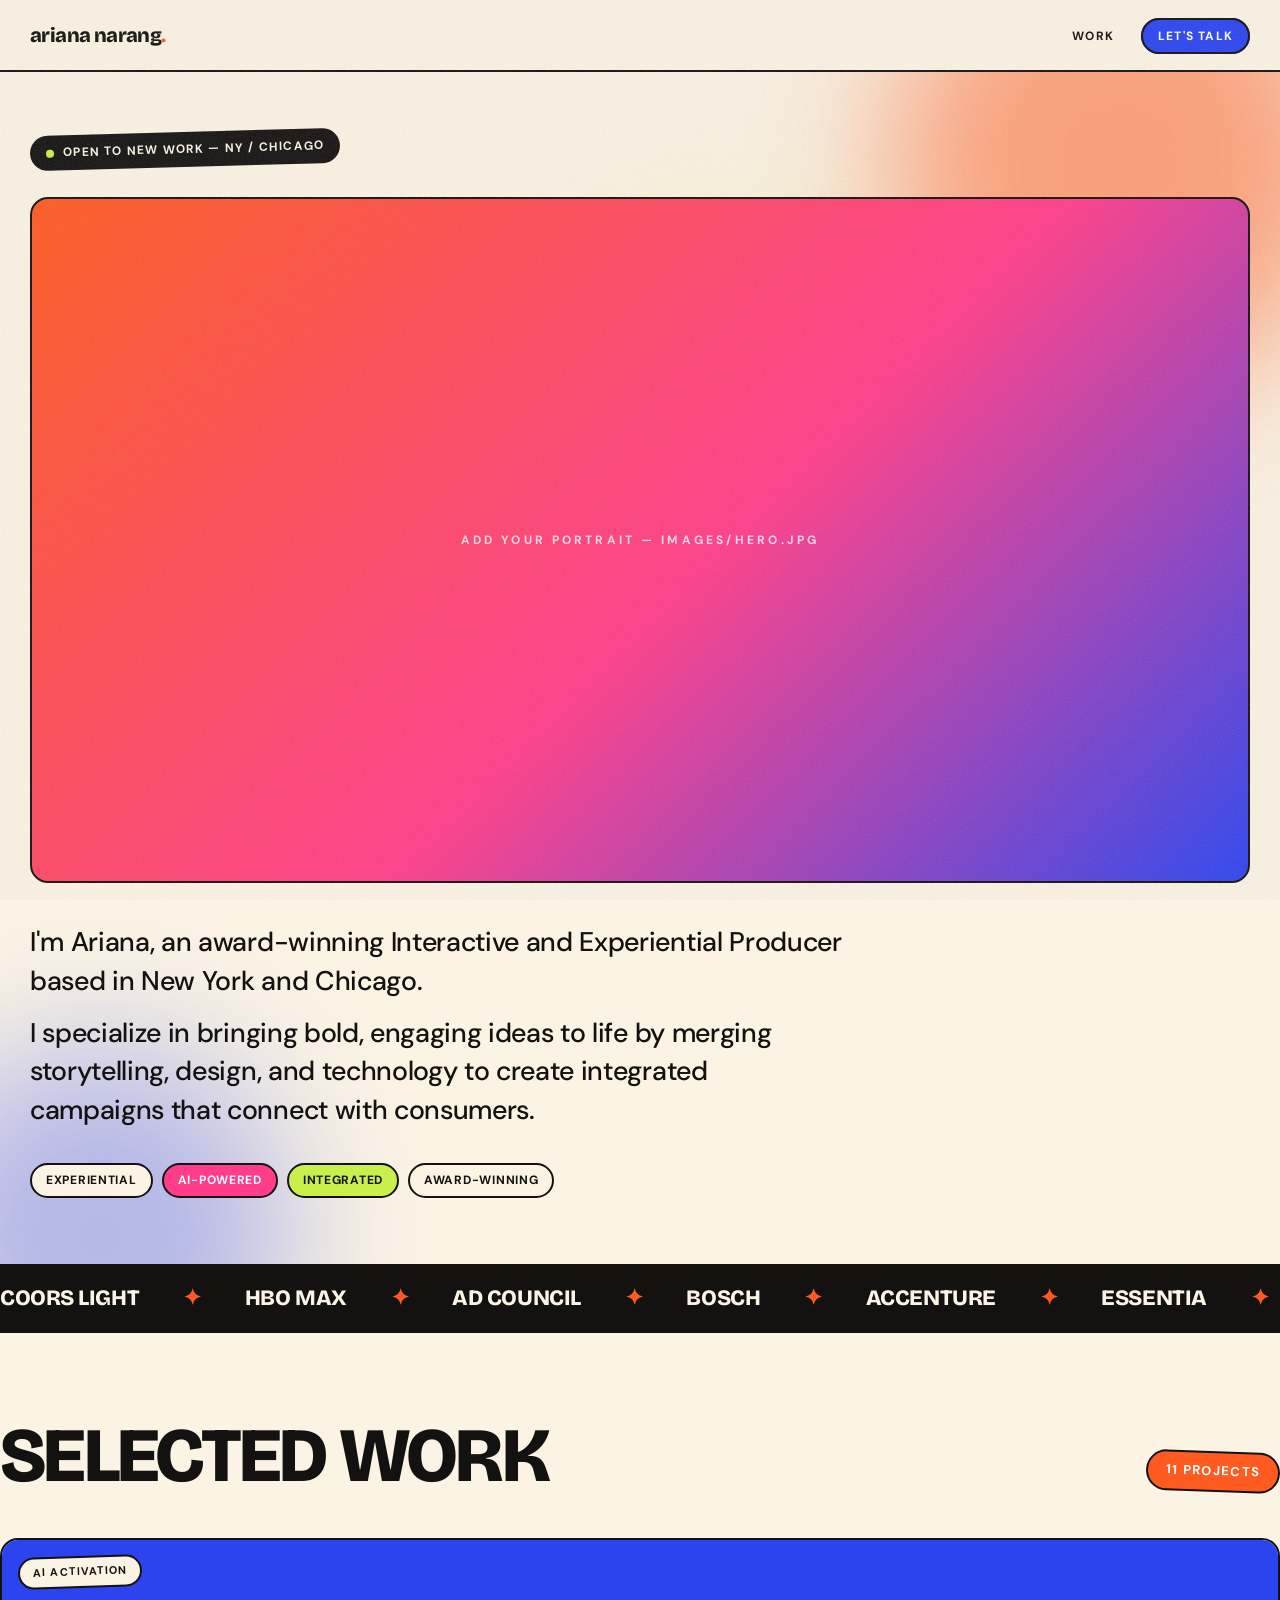
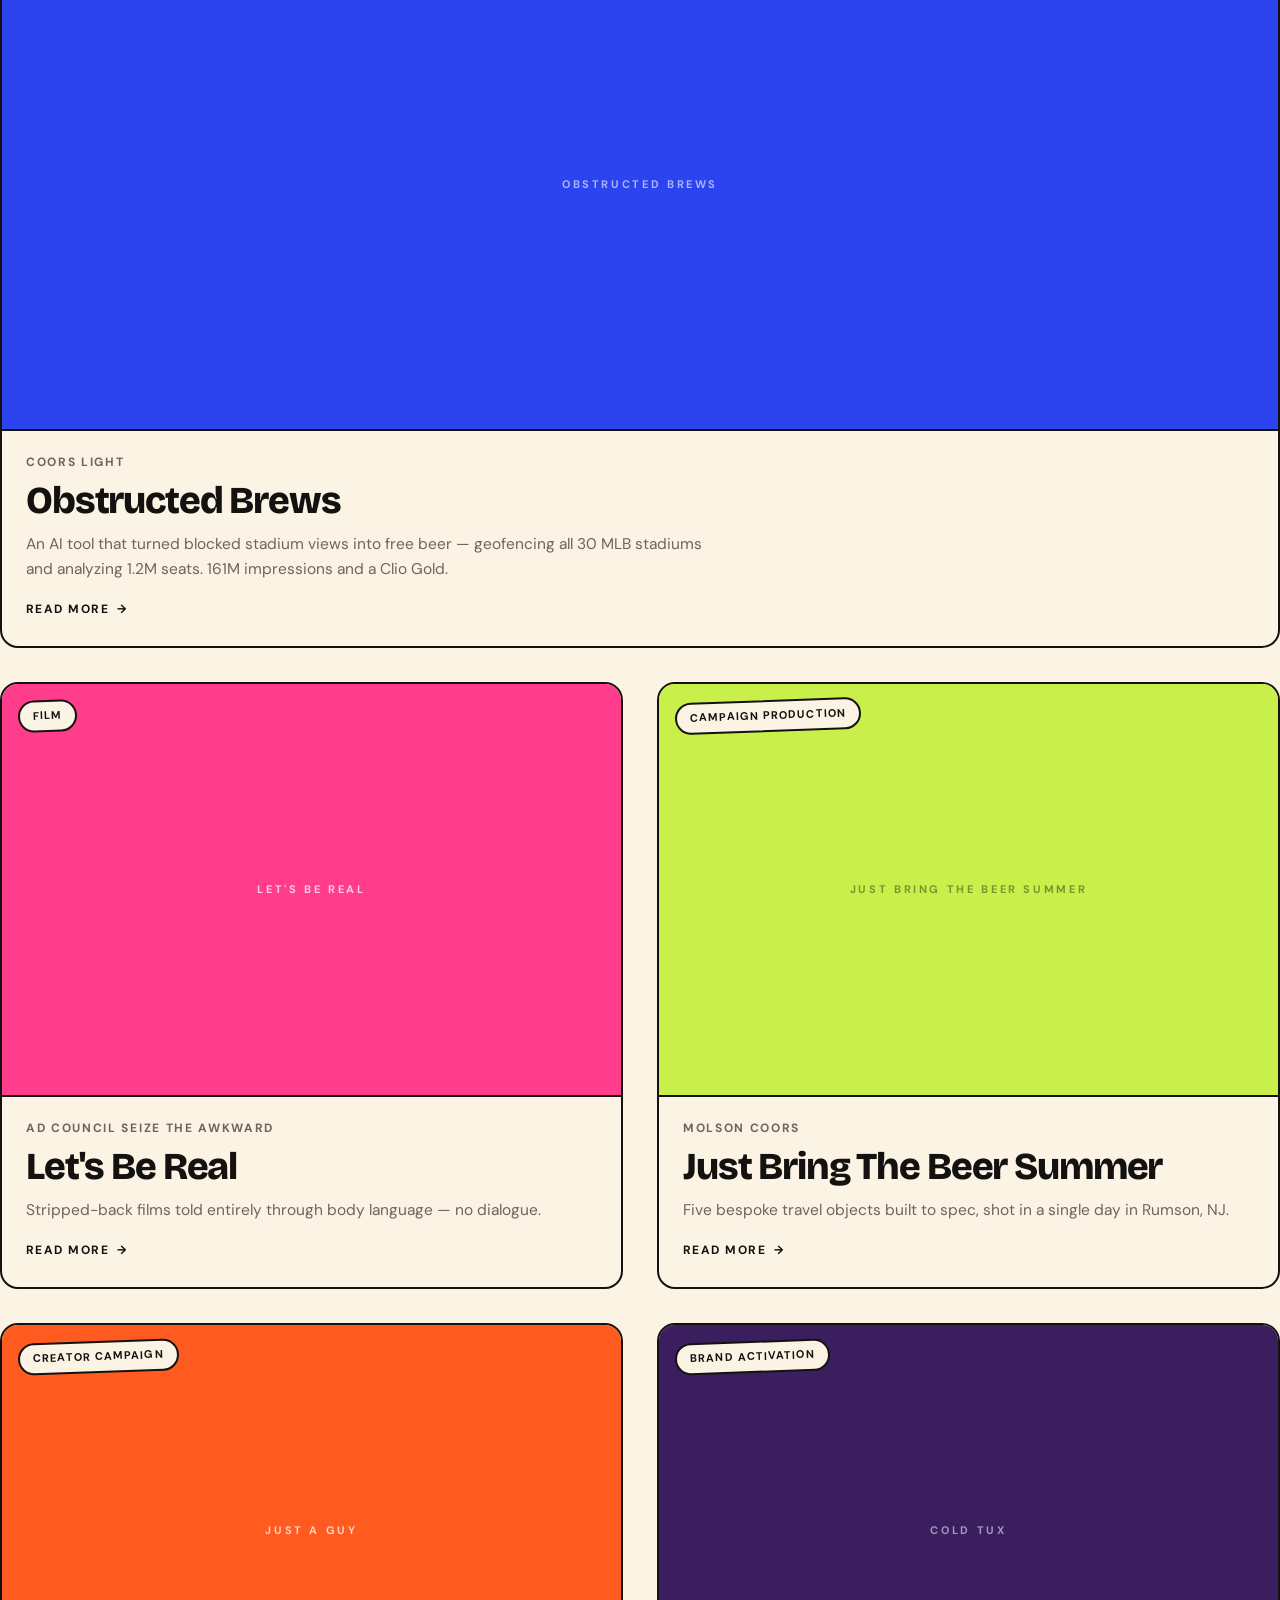
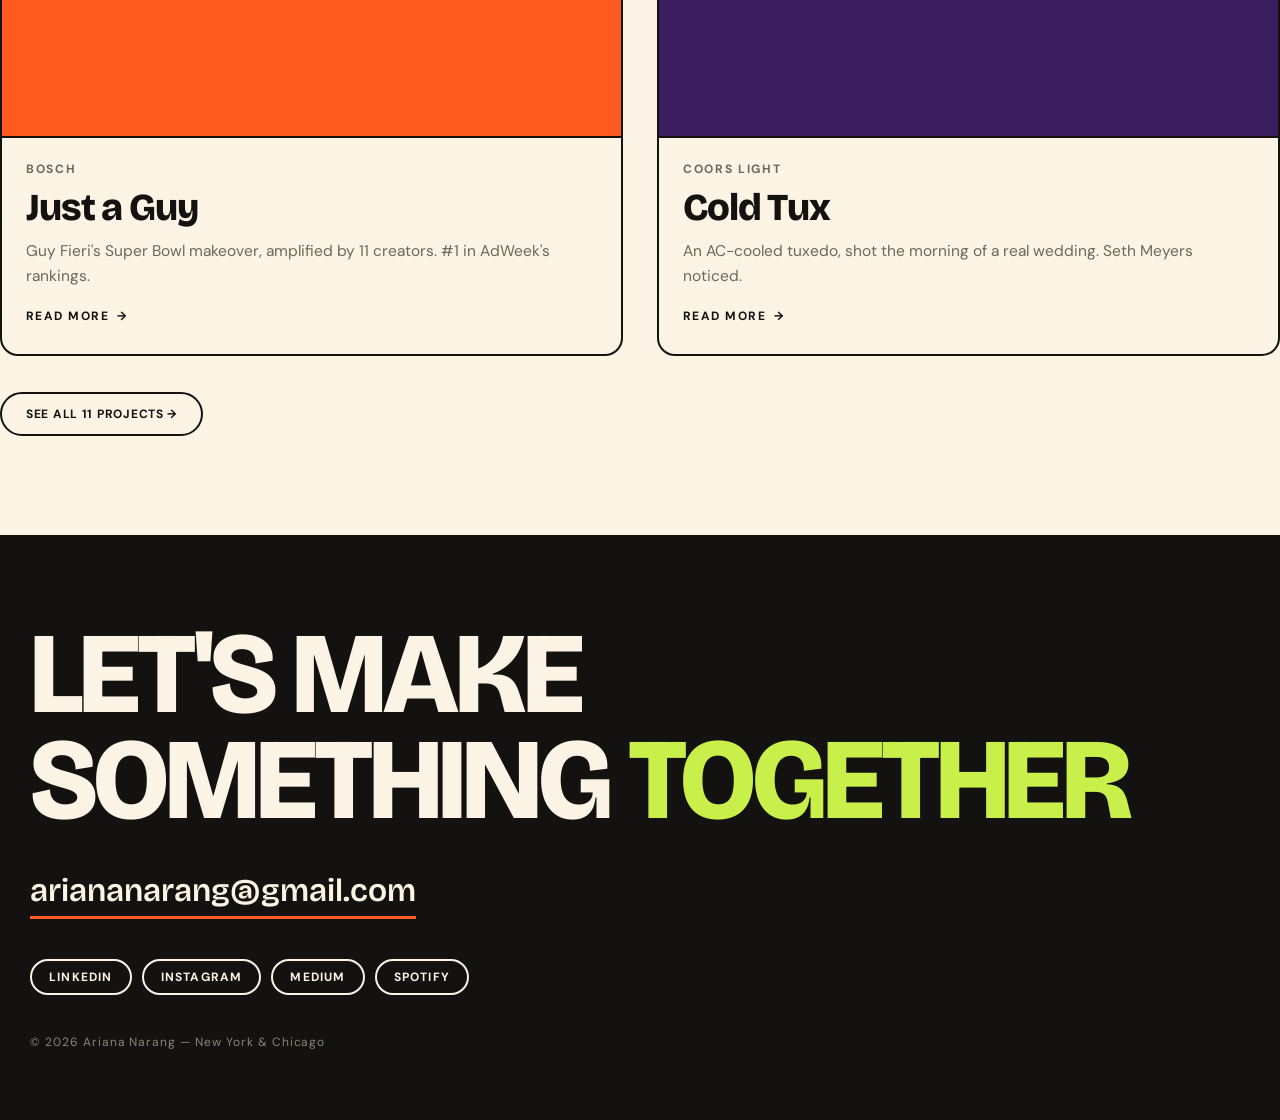
==== index.html @ 24b87719 "Add portfolio site Static HTML/CSS site with homepage, work index, case study pages, and contact pag" ====
<!DOCTYPE html>
<html lang="en">
<head>
<meta charset="utf-8">
<meta name="viewport" content="width=device-width, initial-scale=1">
<title>Ariana Narang — Interactive & Experiential Producer</title>
<meta name="description" content="I'm Ariana, an award-winning Interactive and Experiential Producer based in New York and Chicago.">
<meta property="og:title" content="Ariana Narang — Interactive & Experiential Producer">
<meta property="og:description" content="I'm Ariana, an award-winning Interactive and Experiential Producer based in New York and Chicago.">
<meta property="og:type" content="website">
<link rel="preconnect" href="https://fonts.googleapis.com">
<link rel="preconnect" href="https://fonts.gstatic.com" crossorigin>
<link href="https://fonts.googleapis.com/css2?family=Bricolage+Grotesque:opsz,wght@12..96,400;12..96,600;12..96,800&family=DM+Sans:opsz,wght@9..40,400;9..40,500;9..40,700&display=swap" rel="stylesheet">
<link rel="stylesheet" href="assets/style.css">
</head>
<body>
<a class="sr-only" href="#main">Skip to content</a>
<header>
  <div class="wrap nav">
    <a class="logo" href="index.html">ariana narang<span class="dot">.</span></a>
    <ul>
      <li><a href="work.html">Work</a></li>
      <li><a class="cta" href="contact.html">Let's talk</a></li>
    </ul>
  </div>
</header>
<main id="main">
<section class="hero">
  <div class="blob b1"></div><div class="blob b2"></div><div class="blob b3"></div>
  <div class="wrap">
    <h1 class="sr-only">Ariana Narang &mdash; Interactive and Experiential Producer</h1>
    <span class="badge"><i></i> Open to new work &mdash; NY / Chicago</span>
    <!-- Swap the <span class="ph"> below for: <img src="images/hero.jpg" alt="Ariana Narang"> -->
    <div class="portrait"><span class="ph">Add your portrait &mdash; images/hero.jpg</span></div>
    <div class="hero-bio"><p>I'm Ariana, an award-winning Interactive and Experiential Producer based in New York and Chicago.</p><p>I specialize in bringing bold, engaging ideas to life by merging storytelling, design, and technology to create integrated campaigns that connect with consumers.</p></div>
    <div class="chips">
      <span class="chip">Experiential</span><span class="chip">AI-Powered</span>
      <span class="chip">Integrated</span><span class="chip">Award-Winning</span>
    </div>
  </div>
</section>
<div class="marq"><div class="track"><span>Coors Light <em>&#10022;</em> HBO Max <em>&#10022;</em> Ad Council <em>&#10022;</em> Bosch <em>&#10022;</em> Accenture <em>&#10022;</em> Essentia <em>&#10022;</em> J.P. Morgan Chase <em>&#10022;</em> Topo Chico <em>&#10022;</em></span><span>Coors Light <em>&#10022;</em> HBO Max <em>&#10022;</em> Ad Council <em>&#10022;</em> Bosch <em>&#10022;</em> Accenture <em>&#10022;</em> Essentia <em>&#10022;</em> J.P. Morgan Chase <em>&#10022;</em> Topo Chico <em>&#10022;</em></span></div></div>
<section class="wrap work">
  <div class="sechead"><h2 class="disp">Selected Work</h2><span class="count">11 Projects</span></div>
  <div class="grid">
      <a class="card feature c-blue" href="work/obstructed-brews.html">
        <div class="img"><span class="tag">AI Activation</span><span class="ph">Obstructed Brews</span></div>
        <div class="body">
          <span class="client">Coors Light</span>
          <h3>Obstructed Brews</h3>
          <p class="blurb">An AI tool that turned blocked stadium views into free beer — geofencing all 30 MLB stadiums and analyzing 1.2M seats. 161M impressions and a Clio Gold.</p>
          <span class="more">Read more <span>&rarr;</span></span>
        </div>
      </a>
      <a class="card c-pink" href="work/lets-be-real.html">
        <div class="img"><span class="tag">Film</span><span class="ph">Let's Be Real</span></div>
        <div class="body">
          <span class="client">Ad Council Seize the Awkward</span>
          <h3>Let's Be Real</h3>
          <p class="blurb">Stripped-back films told entirely through body language — no dialogue.</p>
          <span class="more">Read more <span>&rarr;</span></span>
        </div>
      </a>
      <a class="card c-lime" href="work/jbtb-summer.html">
        <div class="img"><span class="tag">Campaign Production</span><span class="ph">Just Bring The Beer Summer</span></div>
        <div class="body">
          <span class="client">Molson Coors</span>
          <h3>Just Bring The Beer Summer</h3>
          <p class="blurb">Five bespoke travel objects built to spec, shot in a single day in Rumson, NJ.</p>
          <span class="more">Read more <span>&rarr;</span></span>
        </div>
      </a>
      <a class="card c-orange" href="work/bosch-justaguy.html">
        <div class="img"><span class="tag">Creator Campaign</span><span class="ph">Just a Guy</span></div>
        <div class="body">
          <span class="client">Bosch</span>
          <h3>Just a Guy</h3>
          <p class="blurb">Guy Fieri's Super Bowl makeover, amplified by 11 creators. #1 in AdWeek's rankings.</p>
          <span class="more">Read more <span>&rarr;</span></span>
        </div>
      </a>
      <a class="card c-plum" href="work/cold-tux.html">
        <div class="img"><span class="tag">Brand Activation</span><span class="ph">Cold Tux</span></div>
        <div class="body">
          <span class="client">Coors Light</span>
          <h3>Cold Tux</h3>
          <p class="blurb">An AC-cooled tuxedo, shot the morning of a real wedding. Seth Meyers noticed.</p>
          <span class="more">Read more <span>&rarr;</span></span>
        </div>
      </a>
  </div>
  <p style="margin:44px 0 0"><a class="chip" href="work.html" style="text-decoration:none;padding:12px 24px">See all 11 projects &rarr;</a></p>
</section>
</main>
<footer>
  <div class="wrap">
    <h2 class="disp">Let's make<br>something <span class="y">together</span></h2>
    <a class="mail" href="mailto:ariananarang@gmail.com">ariananarang@gmail.com</a>
    <ul class="social"><li><a href="http://www.linkedin.com/in/ariananarang">LinkedIn</a></li><li><a href="https://www.instagram.com/ariananarang">Instagram</a></li><li><a href="https://ariananarang.medium.com/">Medium</a></li><li><a href="https://open.spotify.com/user/ariananarang?si=7681a12c6faf4e6f">Spotify</a></li></ul>
    <p class="fine">&copy; 2026 Ariana Narang &mdash; New York &amp; Chicago</p>
  </div>
</footer>
</body>
</html>
---- assets/style.css ----
/* ============================================================
   Ariana Narang — portfolio
   Single shared stylesheet. Design tokens live in :root.
   ============================================================ */

:root{
  --cream:#FBF3E4;
  --ink:#141210;
  --blue:#2B44F0;
  --orange:#FF5A1F;
  --lime:#C9F04A;
  --pink:#FF3D8A;
  --plum:#3B1E5E;
  --dim:#6f6659;
  --max:1280px;
  --radius:18px;
}

*{box-sizing:border-box}
html{scroll-behavior:smooth}
body{
  margin:0;background:var(--cream);color:var(--ink);
  font-family:'DM Sans',system-ui,-apple-system,sans-serif;
  font-size:16px;line-height:1.6;-webkit-font-smoothing:antialiased;
  overflow-x:hidden;
}
a{color:inherit}
img{max-width:100%;display:block}
.wrap{max-width:var(--max);margin:0 auto;padding:0 30px}
.disp{font-family:'Bricolage Grotesque',system-ui,sans-serif;font-weight:800;letter-spacing:-.035em;line-height:.92}
.sr-only{position:absolute;width:1px;height:1px;padding:0;margin:-1px;overflow:hidden;clip:rect(0 0 0 0);white-space:nowrap;border:0}

/* film grain — keeps flat color from reading as a template */
body::after{
  content:"";position:fixed;inset:0;pointer-events:none;z-index:100;opacity:.35;
  background-image:url("data:image/svg+xml,%3Csvg xmlns='http://www.w3.org/2000/svg' width='200' height='200'%3E%3Cfilter id='n'%3E%3CfeTurbulence type='fractalNoise' baseFrequency='.85' numOctaves='3'/%3E%3C/filter%3E%3Crect width='200' height='200' filter='url(%23n)' opacity='.42'/%3E%3C/svg%3E");
}

/* ---------------- nav ---------------- */
header{position:sticky;top:0;z-index:60;background:var(--cream);border-bottom:2px solid var(--ink)}
.nav{display:flex;align-items:center;justify-content:space-between;height:70px}
.logo{font-family:'Bricolage Grotesque',sans-serif;font-weight:800;font-size:20px;letter-spacing:-.03em;text-decoration:none;text-transform:lowercase}
.logo .dot{color:var(--orange)}
.nav ul{display:flex;gap:10px;list-style:none;margin:0;padding:0;align-items:center}
.nav ul a{
  text-decoration:none;font-size:12px;font-weight:700;letter-spacing:.1em;text-transform:uppercase;
  padding:8px 15px;border-radius:99px;border:2px solid transparent;transition:border-color .2s,background .2s,color .2s;
}
.nav ul a:hover,.nav ul a[aria-current="page"]{border-color:var(--ink)}
.nav ul a.cta{background:var(--blue);color:#fff;border-color:var(--ink)}
.nav ul a.cta:hover{background:var(--orange)}

/* ---------------- hero ---------------- */
.hero{position:relative;padding:60px 0 0;overflow:hidden}
.blob{position:absolute;border-radius:50%;filter:blur(70px);opacity:.55;z-index:0}
.b1{width:460px;height:460px;background:var(--orange);top:-140px;right:-70px;animation:f1 17s ease-in-out infinite}
.b2{width:380px;height:380px;background:var(--blue);bottom:-160px;left:-90px;opacity:.34;animation:f2 21s ease-in-out infinite}
.b3{width:300px;height:300px;background:var(--lime);top:180px;left:46%;opacity:.42;animation:f1 25s ease-in-out infinite reverse}
@keyframes f1{50%{transform:translate(-42px,54px) scale(1.12)}}
@keyframes f2{50%{transform:translate(58px,-42px) scale(1.09)}}
.hero .wrap{position:relative;z-index:1}

.badge{
  display:inline-flex;align-items:center;gap:9px;background:var(--ink);color:var(--cream);
  padding:8px 16px;border-radius:99px;font-size:12px;font-weight:700;
  letter-spacing:.1em;text-transform:uppercase;transform:rotate(-1.6deg);
}
.badge i{width:8px;height:8px;border-radius:50%;background:var(--lime);display:block;font-style:normal}

/* hero portrait — swap the .ph span for an <img> */
.portrait{
  margin:30px 0 0;border:2px solid var(--ink);border-radius:var(--radius);overflow:hidden;
  aspect-ratio:16/9;background:linear-gradient(135deg,var(--orange),var(--pink) 55%,var(--blue));
  display:flex;align-items:center;justify-content:center;
}
.portrait img{width:100%;height:100%;object-fit:cover}
.portrait .ph{
  font-size:12px;font-weight:700;letter-spacing:.26em;text-transform:uppercase;
  color:rgba(255,255,255,.8);text-align:center;padding:20px;
}

.hero-bio{margin:40px 0 0;max-width:74ch}
.hero-bio p{margin:0 0 14px;font-size:clamp(19px,2.3vw,27px);line-height:1.42;font-weight:500;letter-spacing:-.012em}
.hero-bio p:last-child{margin:0}

.chips{display:flex;flex-wrap:wrap;gap:9px;margin:34px 0 0;padding-bottom:66px}
.chip{
  border:2px solid var(--ink);border-radius:99px;padding:6px 14px;background:var(--cream);
  font-size:12px;font-weight:700;letter-spacing:.06em;text-transform:uppercase;
}
.chip:nth-child(2){background:var(--pink);color:#fff}
.chip:nth-child(3){background:var(--lime)}

/* ---------------- client marquee ---------------- */
.marq{background:var(--ink);color:var(--cream);border-top:2px solid var(--ink);border-bottom:2px solid var(--ink);padding:15px 0;overflow:hidden}
.track{display:flex;gap:44px;width:max-content;animation:sl 30s linear infinite}
@keyframes sl{to{transform:translateX(-50%)}}
.track span{
  font-family:'Bricolage Grotesque',sans-serif;font-weight:800;font-size:22px;
  text-transform:uppercase;letter-spacing:-.02em;white-space:nowrap;display:flex;gap:44px;align-items:center;
}
.track em{color:var(--orange);font-style:normal}

/* ---------------- section heads ---------------- */
.work{padding:88px 0 30px}
.sechead{display:flex;align-items:flex-end;justify-content:space-between;gap:24px;margin-bottom:46px;flex-wrap:wrap}
.sechead h1,.sechead h2{font-size:clamp(34px,6vw,78px);margin:0;text-transform:uppercase}
.sechead .count{
  background:var(--orange);color:#fff;border:2px solid var(--ink);border-radius:99px;
  padding:8px 18px;font-weight:700;font-size:13px;letter-spacing:.1em;text-transform:uppercase;
  transform:rotate(2deg);white-space:nowrap;
}

/* ---------------- project cards ---------------- */
.grid{display:grid;grid-template-columns:repeat(2,1fr);gap:34px}
.card{
  text-decoration:none;display:block;border:2px solid var(--ink);border-radius:var(--radius);
  overflow:hidden;background:var(--cream);
  transition:transform .3s cubic-bezier(.2,.8,.2,1),box-shadow .3s;
}
.card:hover,.card:focus-visible{transform:translate(-5px,-5px);box-shadow:9px 9px 0 var(--ink)}
.card.feature{grid-column:1 / -1}
.card .img{
  position:relative;width:100%;aspect-ratio:3/2;display:flex;align-items:center;justify-content:center;
  border-bottom:2px solid var(--ink);overflow:hidden;
}
.card.feature .img{aspect-ratio:2.6/1}
.card .img img{width:100%;height:100%;object-fit:cover;transition:transform .7s cubic-bezier(.2,.8,.2,1)}
.card:hover .img img{transform:scale(1.05)}
.card .img .ph{font-size:11px;font-weight:700;letter-spacing:.24em;text-transform:uppercase;color:rgba(20,18,16,.42);text-align:center;padding:16px}

/* per-project color assignment */
.c-blue   .img{background:var(--blue)}   .c-blue   .img .ph{color:rgba(255,255,255,.6)}
.c-orange .img{background:var(--orange)} .c-orange .img .ph{color:rgba(255,255,255,.72)}
.c-lime   .img{background:var(--lime)}
.c-pink   .img{background:var(--pink)}   .c-pink   .img .ph{color:rgba(255,255,255,.72)}
.c-plum   .img{background:var(--plum)}   .c-plum   .img .ph{color:rgba(255,255,255,.55)}

.tag{
  position:absolute;top:16px;left:16px;background:var(--cream);border:2px solid var(--ink);
  border-radius:99px;padding:5px 13px;font-size:11px;font-weight:700;
  letter-spacing:.1em;text-transform:uppercase;transform:rotate(-2deg);
}
.card .body{padding:22px 24px 26px}
.card h3{font-family:'Bricolage Grotesque',sans-serif;font-weight:800;letter-spacing:-.03em;font-size:clamp(24px,3vw,38px);margin:0;line-height:1}
.card .client{display:block;font-size:12px;font-weight:700;letter-spacing:.14em;text-transform:uppercase;color:var(--dim);margin-bottom:10px}
.card .blurb{margin:12px 0 0;color:var(--dim);font-size:15.5px;max-width:62ch}
.card .more{display:inline-flex;align-items:center;gap:8px;margin-top:18px;font-size:12px;font-weight:700;letter-spacing:.12em;text-transform:uppercase}
.card .more span{transition:transform .25s}
.card:hover .more span{transform:translateX(6px)}

/* ---------------- case study page ---------------- */
.case-hero{padding:56px 0 0;position:relative;overflow:hidden}
.back{
  display:inline-flex;align-items:center;gap:8px;text-decoration:none;
  font-size:12px;font-weight:700;letter-spacing:.12em;text-transform:uppercase;color:var(--dim);
}
.back:hover{color:var(--ink)}
.case-hero h1{font-size:clamp(40px,8.5vw,110px);margin:22px 0 0;text-transform:uppercase}
.case-client{display:block;font-size:13px;font-weight:700;letter-spacing:.16em;text-transform:uppercase;color:var(--dim);margin-top:24px}
.case-sub{margin:20px 0 0;font-size:clamp(18px,2.2vw,25px);line-height:1.45;max-width:60ch;font-weight:500;letter-spacing:-.01em}

.meta{
  display:grid;grid-template-columns:repeat(4,1fr);border:2px solid var(--ink);
  border-radius:var(--radius);overflow:hidden;margin:44px 0 0;
}
.meta div{padding:18px 20px;border-right:2px solid var(--ink)}
.meta div:last-child{border-right:0}
.meta dt{font-size:11px;font-weight:700;letter-spacing:.14em;text-transform:uppercase;color:var(--dim);margin:0 0 5px}
.meta dd{margin:0;font-weight:700;font-size:16px;line-height:1.3}

.hero-band{
  margin:44px 0 0;border:2px solid var(--ink);border-radius:var(--radius);overflow:hidden;
  aspect-ratio:2.4/1;display:flex;align-items:center;justify-content:center;
}
.hero-band img{width:100%;height:100%;object-fit:cover}
.hero-band .ph{font-size:12px;font-weight:700;letter-spacing:.26em;text-transform:uppercase;text-align:center;padding:20px;color:rgba(255,255,255,.72)}
/* the case-study band carries the project colour class directly */
.hero-band.c-blue{background:var(--blue)}
.hero-band.c-orange{background:var(--orange)}
.hero-band.c-pink{background:var(--pink)}
.hero-band.c-plum{background:var(--plum)}
.hero-band.c-lime{background:var(--lime)}
.hero-band.c-lime .ph{color:rgba(20,18,16,.5)}

.case-body{padding:64px 0 0;display:grid;grid-template-columns:1.5fr 1fr;gap:64px;align-items:start}
.case-body .prose p{margin:0 0 20px;font-size:18px;line-height:1.72}
.case-body .prose p:last-child{margin:0}
.case-body .prose blockquote{
  margin:0 0 26px;padding:0 0 0 22px;border-left:5px solid var(--orange);
  font-family:'Bricolage Grotesque',sans-serif;font-weight:600;font-size:clamp(21px,2.5vw,29px);
  line-height:1.25;letter-spacing:-.02em;
}

.side{display:flex;flex-direction:column;gap:14px}
.panel{border:2px solid var(--ink);border-radius:var(--radius);padding:22px 24px;background:var(--cream)}
.panel h2{font-size:12px;font-weight:700;letter-spacing:.14em;text-transform:uppercase;margin:0 0 14px;color:var(--dim)}
.panel ul{list-style:none;margin:0;padding:0;display:flex;flex-direction:column;gap:9px}
.panel li{font-size:15px;line-height:1.45}
.panel li b{font-weight:700}
.panel.credits li{display:grid;grid-template-columns:1fr;gap:1px}
.panel.credits li em{font-style:normal;font-size:11px;font-weight:700;letter-spacing:.12em;text-transform:uppercase;color:var(--dim)}
.panel.awards{background:var(--lime)}
.panel.awards h2{color:rgba(20,18,16,.6)}
.panel.press{background:var(--ink);color:var(--cream)}
.panel.press h2{color:rgba(251,243,228,.55)}
.panel.press p{margin:0;font-size:15px;line-height:1.7}

/* results strip */
.results{
  display:grid;grid-template-columns:repeat(auto-fit,minmax(150px,1fr));
  border:2px solid var(--ink);border-radius:20px;overflow:hidden;margin:64px 0 0;
}
.results div{padding:30px 22px;border-right:2px solid var(--ink)}
.results div:last-child{border-right:0}
.results div:nth-child(4n+1){background:var(--lime)}
.results div:nth-child(4n+2){background:var(--pink);color:#fff}
.results div:nth-child(4n+3){background:var(--blue);color:#fff}
.results div:nth-child(4n+4){background:var(--orange);color:#fff}
.results b{font-family:'Bricolage Grotesque',sans-serif;font-weight:800;font-size:clamp(26px,3.6vw,44px);letter-spacing:-.04em;display:block;line-height:1}
.results span{display:block;margin-top:8px;font-size:12px;font-weight:700;letter-spacing:.1em;text-transform:uppercase;opacity:.88}

/* gallery */
.gallery{display:grid;grid-template-columns:repeat(2,1fr);gap:22px;margin:64px 0 0}
.gallery .shot{
  border:2px solid var(--ink);border-radius:var(--radius);overflow:hidden;aspect-ratio:3/2;
  display:flex;align-items:center;justify-content:center;
  background:rgba(20,18,16,.07);color:rgba(20,18,16,.45);
}
.gallery .shot img{width:100%;height:100%;object-fit:cover}
.gallery .shot .ph{font-size:11px;font-weight:700;letter-spacing:.22em;text-transform:uppercase;text-align:center;padding:14px}

/* prev / next */
.pager{display:grid;grid-template-columns:1fr 1fr;gap:22px;margin:80px 0 0;padding-bottom:20px}
.pager a{
  text-decoration:none;border:2px solid var(--ink);border-radius:var(--radius);padding:24px 26px;
  transition:transform .3s cubic-bezier(.2,.8,.2,1),box-shadow .3s;
}
.pager a:hover{transform:translate(-4px,-4px);box-shadow:8px 8px 0 var(--ink)}
.pager a.next{text-align:right}
.pager em{font-style:normal;display:block;font-size:11px;font-weight:700;letter-spacing:.14em;text-transform:uppercase;color:var(--dim);margin-bottom:8px}
.pager b{font-family:'Bricolage Grotesque',sans-serif;font-weight:800;font-size:clamp(20px,2.6vw,32px);letter-spacing:-.03em;line-height:1}
.pager a.empty{visibility:hidden}

/* ---------------- contact page ---------------- */
.contact-hero{padding:70px 0 0;position:relative;overflow:hidden}
.contact-hero h1{font-size:clamp(44px,10vw,140px);margin:24px 0 0;text-transform:uppercase}
.contact-hero h1 .b{color:var(--blue)}
.contact-grid{display:grid;grid-template-columns:1.15fr 1fr;gap:60px;padding:56px 0 90px;position:relative;z-index:1}
.contact-grid .prose p{margin:0 0 20px;font-size:18px;line-height:1.72}
.expertise{list-style:none;margin:26px 0 0;padding:0;display:flex;flex-wrap:wrap;gap:10px}
.expertise li{
  border:2px solid var(--ink);border-radius:99px;padding:9px 20px;
  font-family:'Bricolage Grotesque',sans-serif;font-weight:800;font-size:20px;letter-spacing:-.02em;
}
.expertise li:nth-child(1){background:var(--lime)}
.expertise li:nth-child(2){background:var(--pink);color:#fff}
.expertise li:nth-child(3){background:var(--blue);color:#fff}
.expertise li:nth-child(4){background:var(--orange);color:#fff}
.contact-card{border:2px solid var(--ink);border-radius:20px;overflow:hidden;background:var(--cream)}
.contact-card .row{padding:22px 26px;border-bottom:2px solid var(--ink)}
.contact-card .row:last-child{border-bottom:0}
.contact-card dt{font-size:11px;font-weight:700;letter-spacing:.14em;text-transform:uppercase;color:var(--dim);margin:0 0 6px}
.contact-card dd{margin:0;font-size:19px;font-weight:700;letter-spacing:-.01em}
.contact-card dd a{text-decoration:none;border-bottom:2px solid var(--orange)}
.contact-card dd a:hover{color:var(--orange)}

/* ---------------- footer ---------------- */
footer{background:var(--ink);color:var(--cream);border-top:2px solid var(--ink);padding:84px 0 56px;margin-top:80px}
footer h2{font-size:clamp(40px,9vw,124px);margin:0;text-transform:uppercase}
footer h2 .y{color:var(--lime)}
.mail{
  display:inline-block;margin-top:32px;font-family:'Bricolage Grotesque',sans-serif;font-weight:600;
  font-size:clamp(19px,2.6vw,32px);text-decoration:none;border-bottom:3px solid var(--orange);
}
.mail:hover{color:var(--orange)}
.social{display:flex;gap:10px;list-style:none;padding:0;margin:44px 0 0;flex-wrap:wrap}
.social a{
  text-decoration:none;border:2px solid var(--cream);border-radius:99px;padding:8px 17px;
  font-size:12px;font-weight:700;letter-spacing:.1em;text-transform:uppercase;transition:background .2s,color .2s;
}
.social a:hover{background:var(--cream);color:var(--ink)}
.fine{margin-top:44px;font-size:12px;letter-spacing:.08em;color:#8a8378}

/* ---------------- responsive ---------------- */
@media(max-width:960px){
  .case-body{grid-template-columns:1fr;gap:44px}
  .contact-grid{grid-template-columns:1fr;gap:40px}
  .meta{grid-template-columns:repeat(2,1fr)}
  .meta div:nth-child(2){border-right:0}
  .meta div:nth-child(1),.meta div:nth-child(2){border-bottom:2px solid var(--ink)}
}
@media(max-width:820px){
  .wrap{padding:0 20px}
  .grid{grid-template-columns:1fr;gap:24px}
  .gallery{grid-template-columns:1fr}
  .nav ul{gap:6px}
  .nav ul a{padding:7px 12px;font-size:11px;letter-spacing:.08em}
  .pager{grid-template-columns:1fr}
  .pager a.next{text-align:left}
  .pager a.empty{display:none}
  .results div{border-right:0;border-bottom:2px solid var(--ink)}
  .results div:last-child{border-bottom:0}
}
@media(prefers-reduced-motion:reduce){
  .blob,.track{animation:none}
  html{scroll-behavior:auto}
}
:focus-visible{outline:3px solid var(--blue);outline-offset:3px}
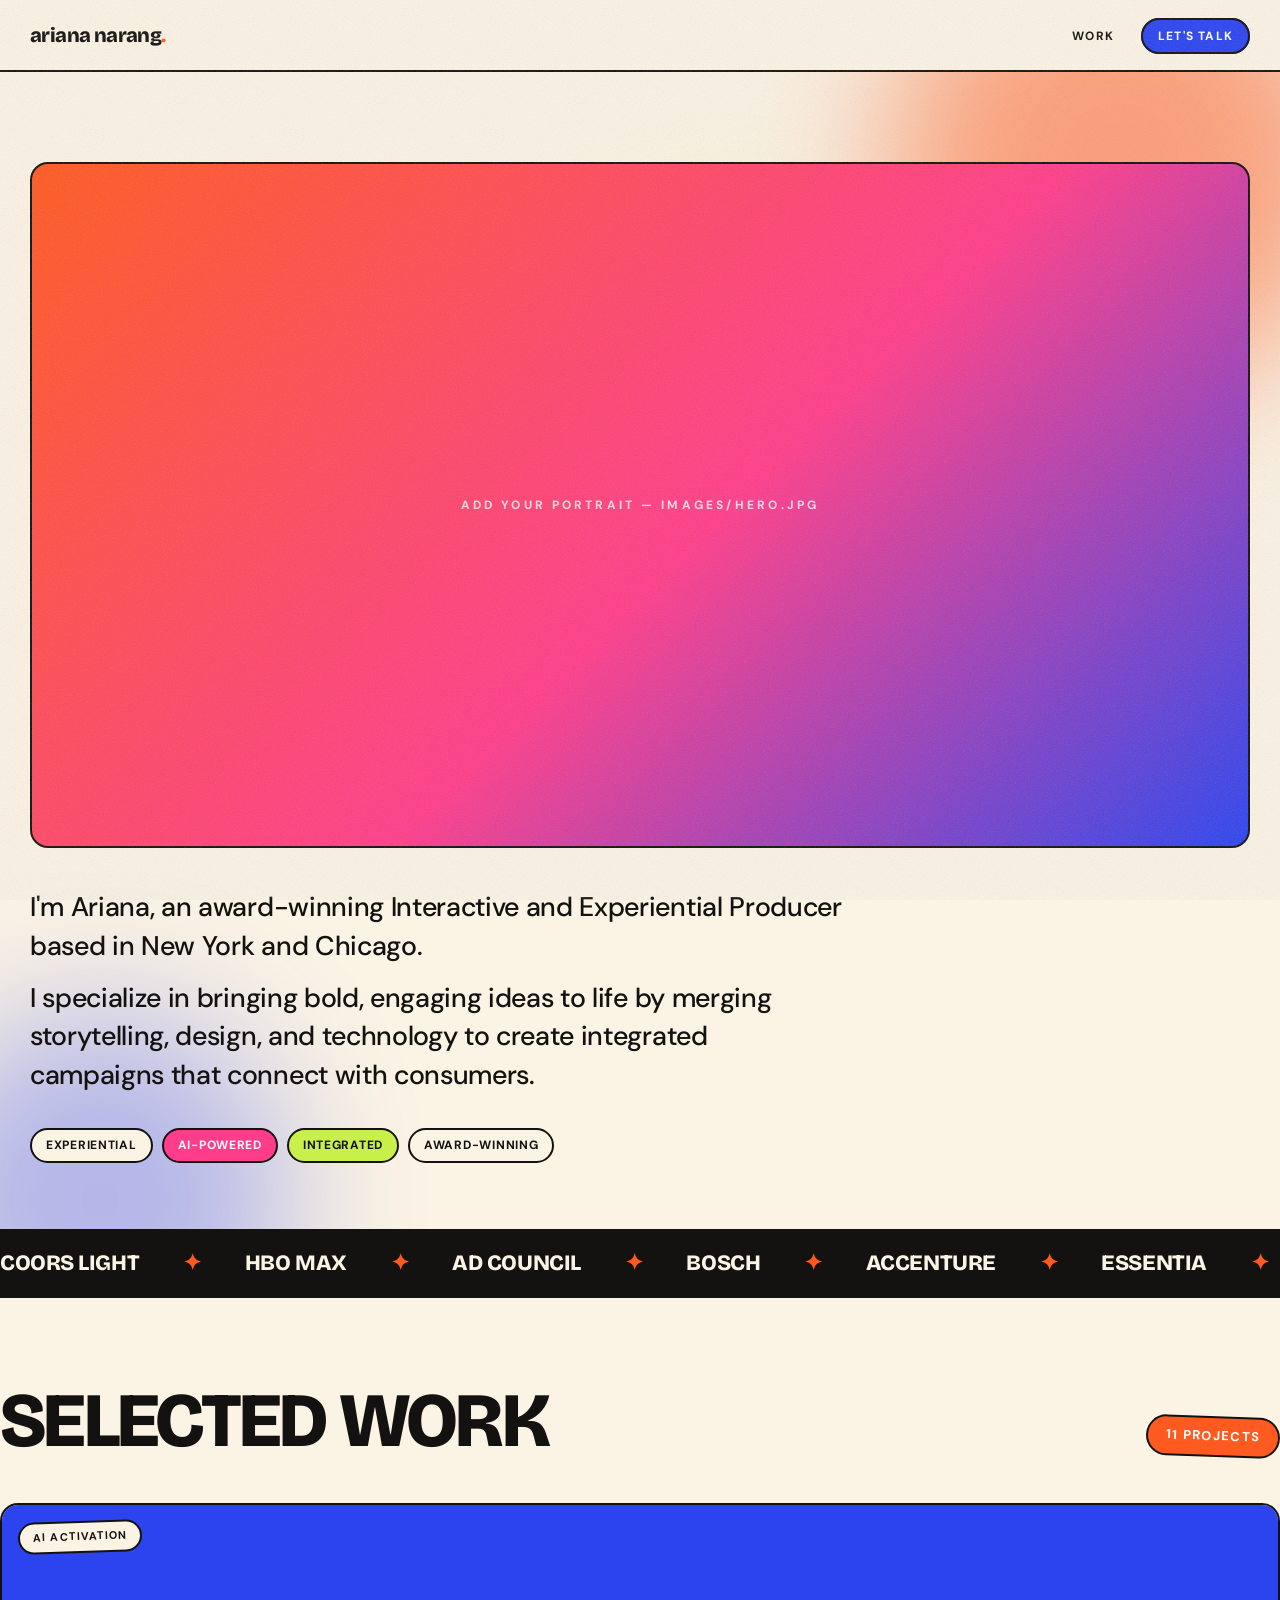
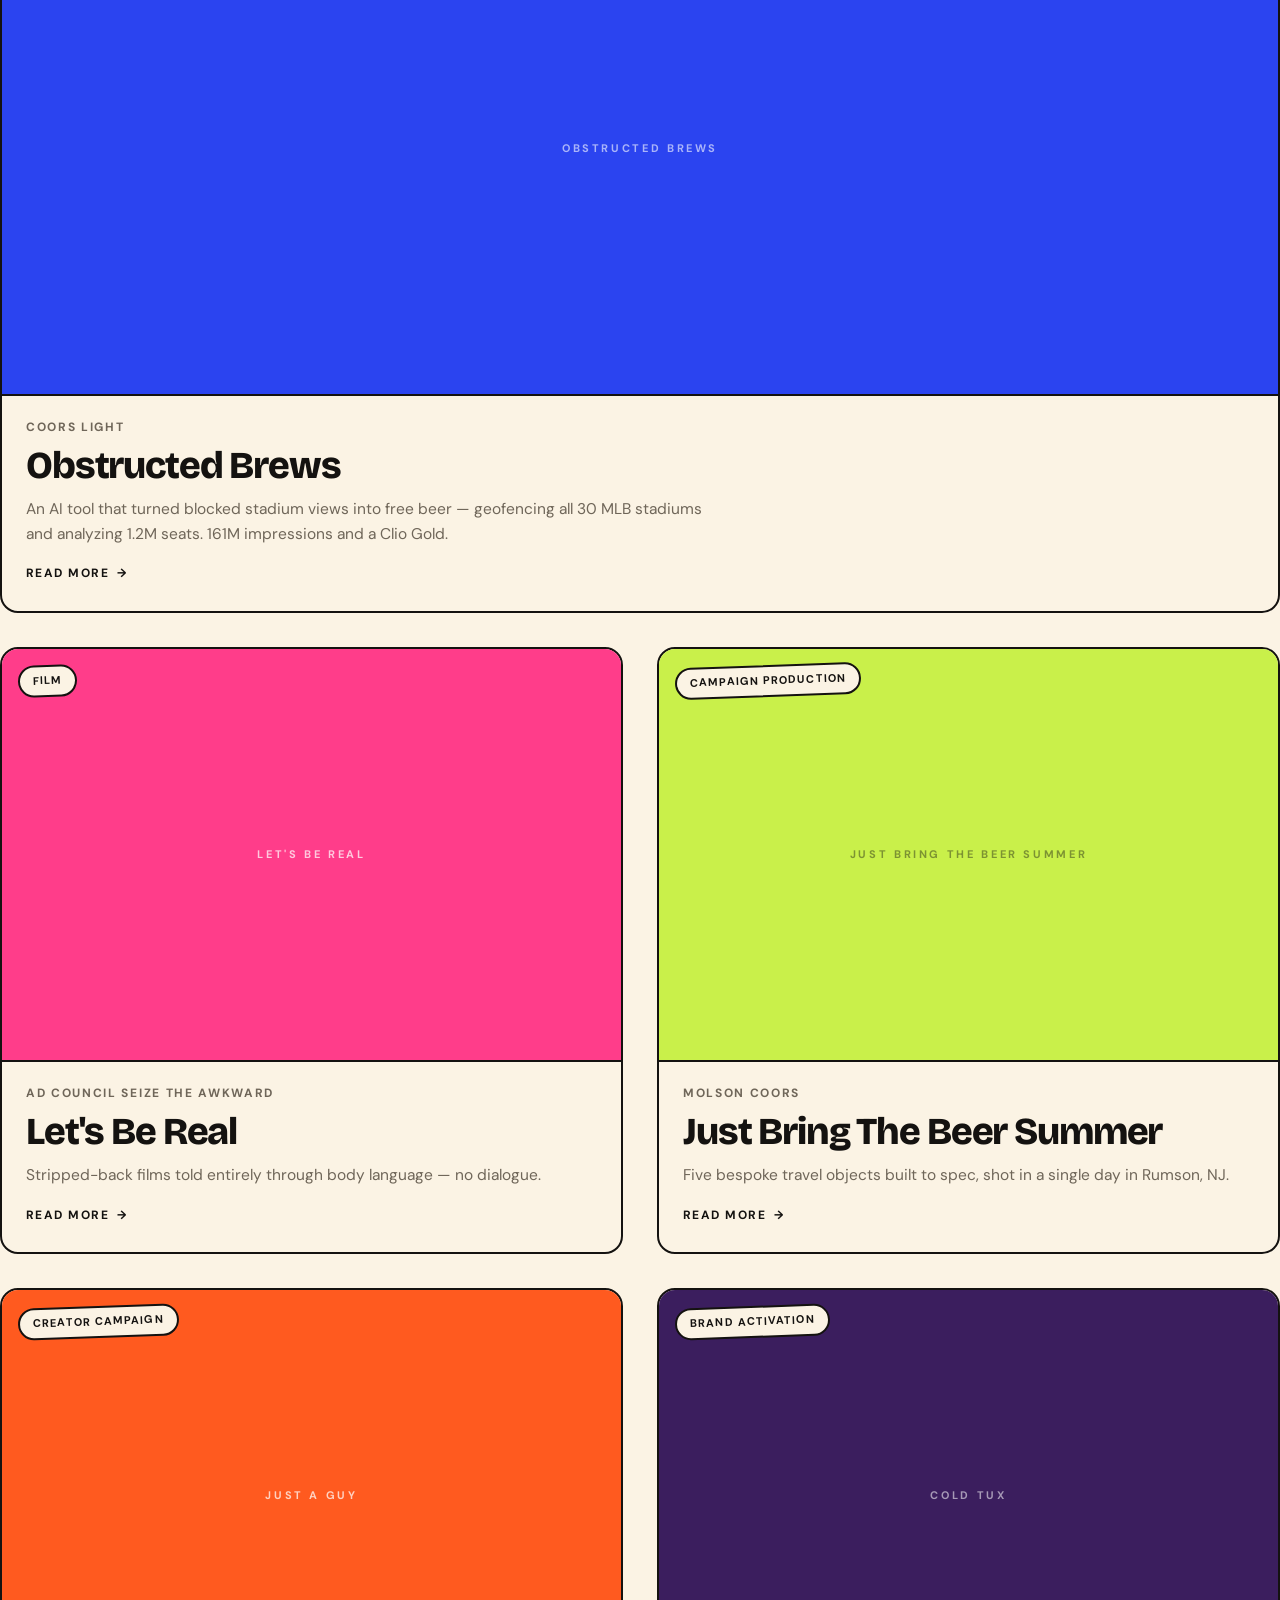
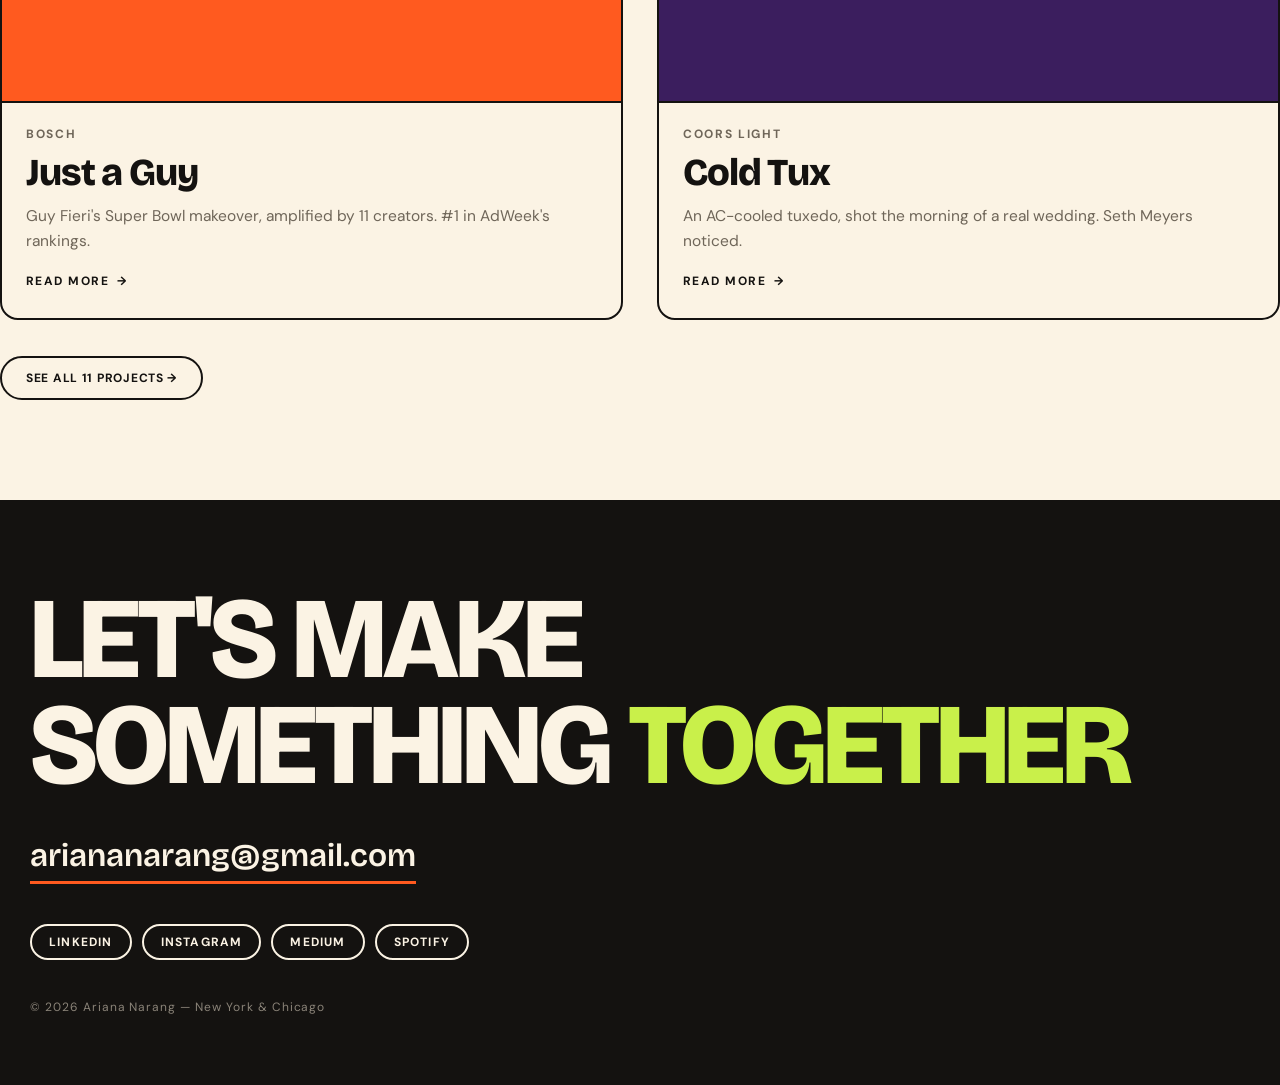
==== commit 1daf3378: "Remove "Open to new work" badge from homepage hero Drop the badge from index.html and the correspond" ====
--- a/index.html
+++ b/index.html
@@ -29,7 +29,6 @@
   <div class="blob b1"></div><div class="blob b2"></div><div class="blob b3"></div>
   <div class="wrap">
     <h1 class="sr-only">Ariana Narang &mdash; Interactive and Experiential Producer</h1>
-    <span class="badge"><i></i> Open to new work &mdash; NY / Chicago</span>
     <!-- Swap the <span class="ph"> below for: <img src="images/hero.jpg" alt="Ariana Narang"> -->
     <div class="portrait"><span class="ph">Add your portrait &mdash; images/hero.jpg</span></div>
     <div class="hero-bio"><p>I'm Ariana, an award-winning Interactive and Experiential Producer based in New York and Chicago.</p><p>I specialize in bringing bold, engaging ideas to life by merging storytelling, design, and technology to create integrated campaigns that connect with consumers.</p></div>
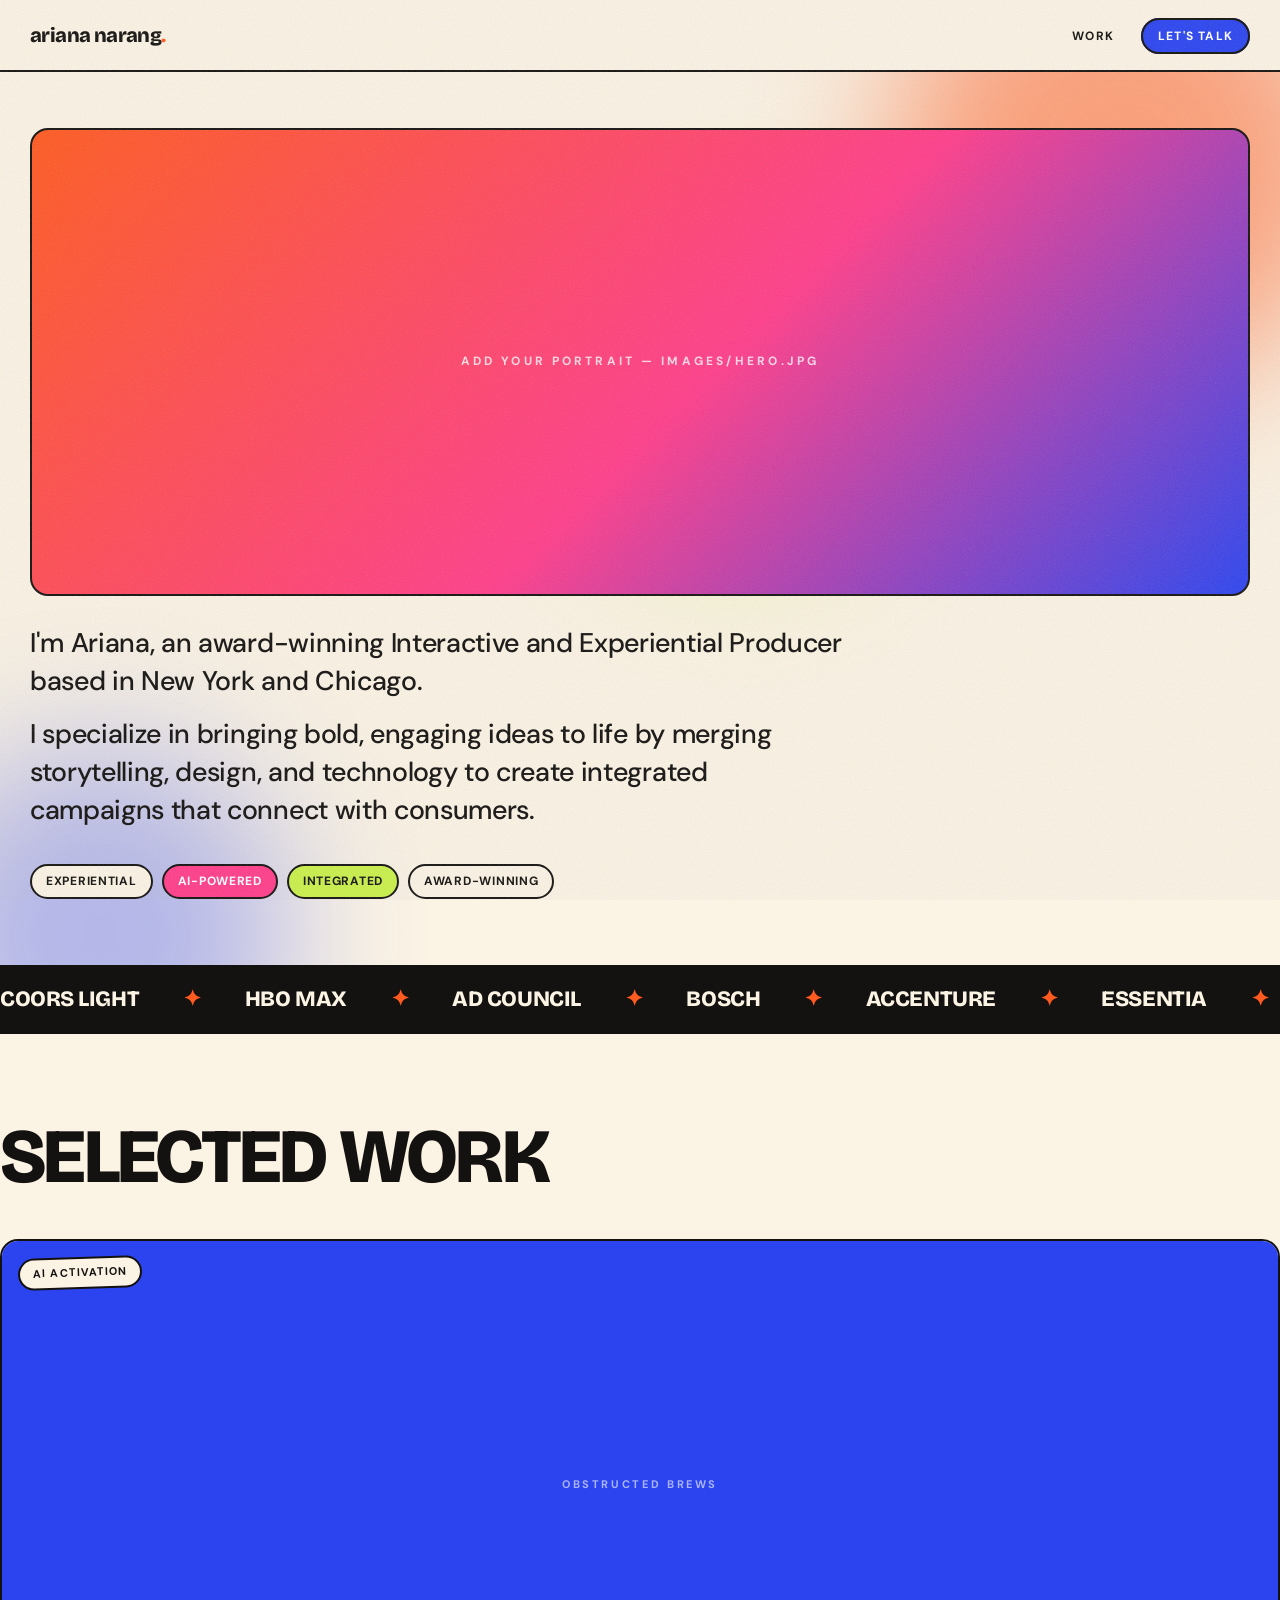
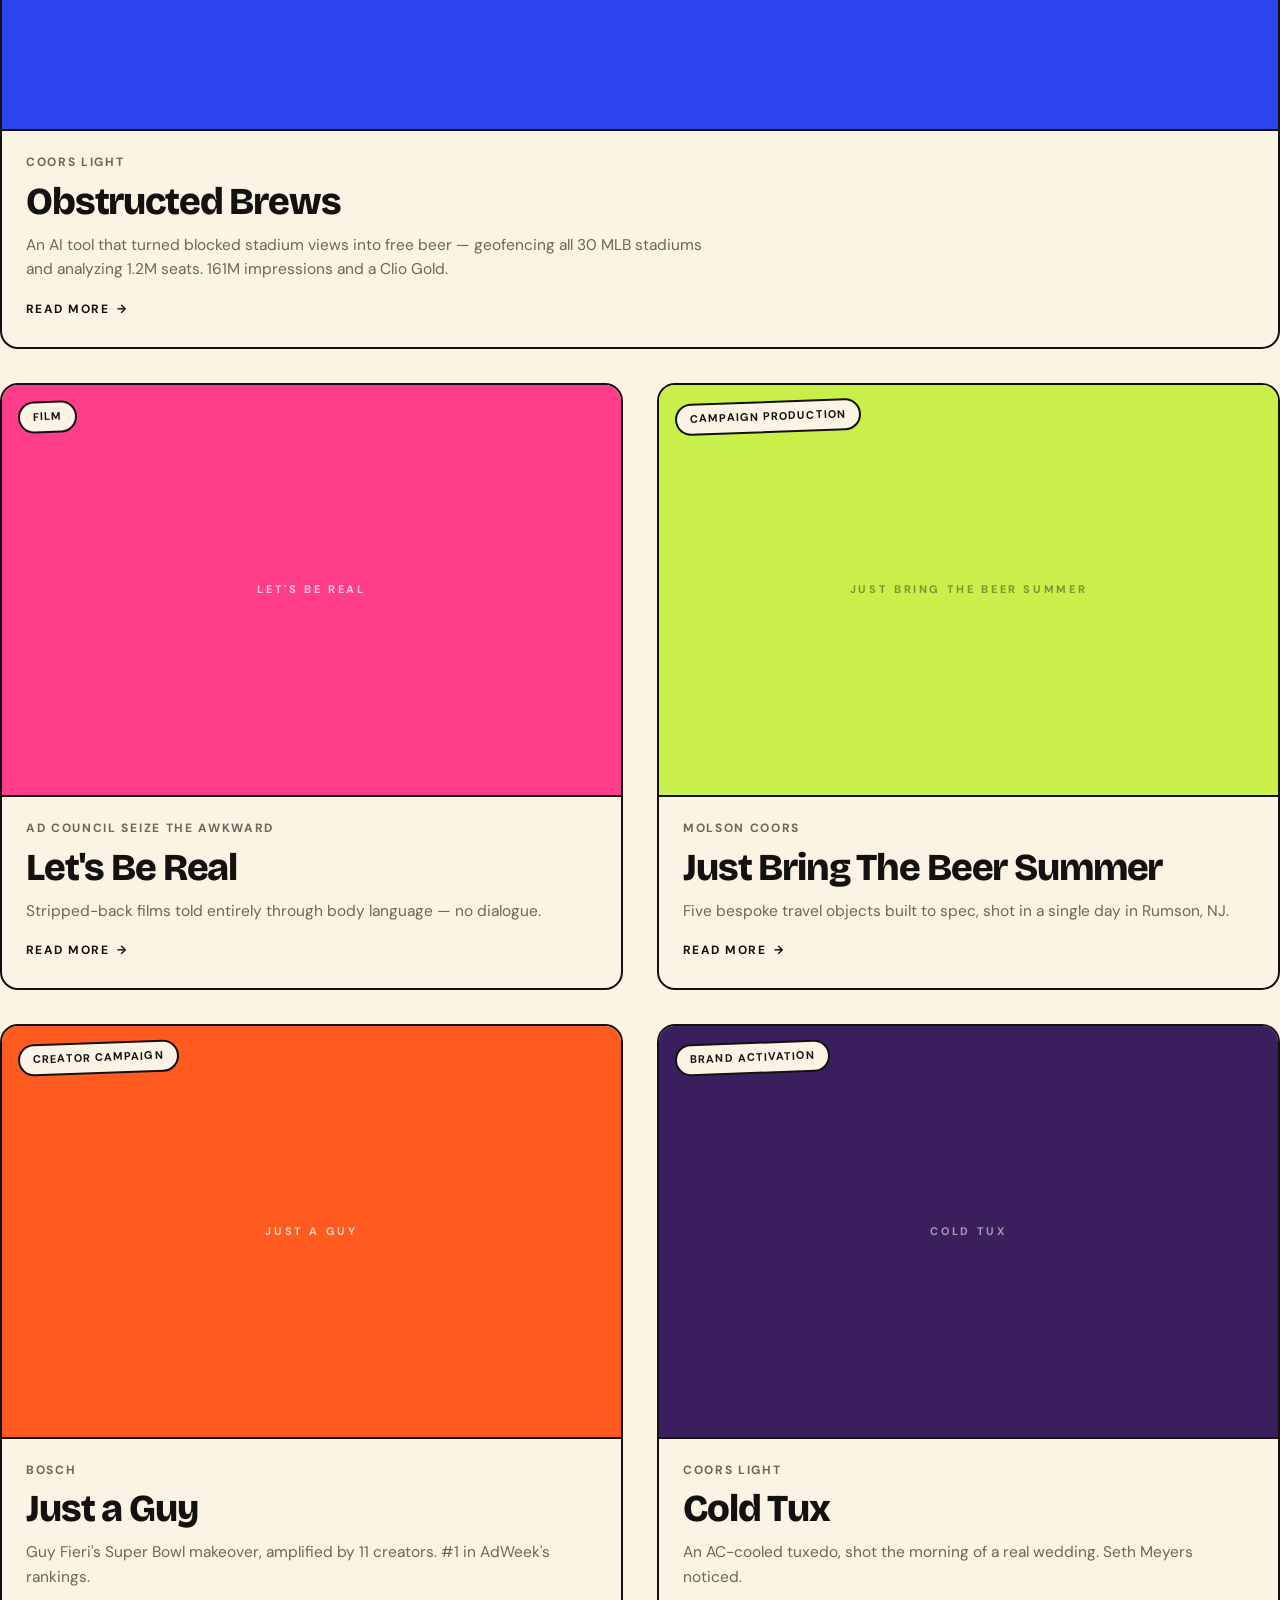
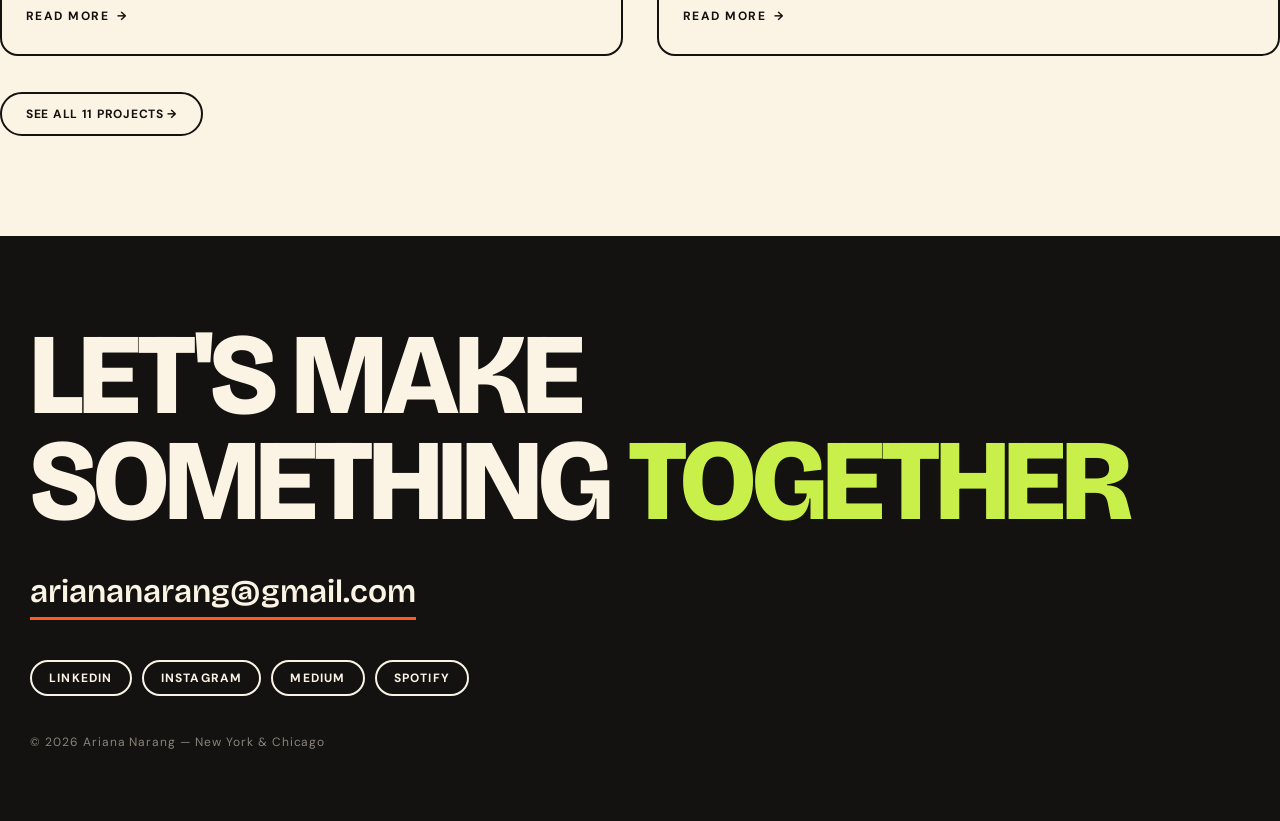
==== commit 414666b7: "Remove project count bubble from homepage section head Drop the "11 Projects" pill next to "Selected" ====
--- a/index.html
+++ b/index.html
@@ -40,7 +40,7 @@
 </section>
 <div class="marq"><div class="track"><span>Coors Light <em>&#10022;</em> HBO Max <em>&#10022;</em> Ad Council <em>&#10022;</em> Bosch <em>&#10022;</em> Accenture <em>&#10022;</em> Essentia <em>&#10022;</em> J.P. Morgan Chase <em>&#10022;</em> Topo Chico <em>&#10022;</em></span><span>Coors Light <em>&#10022;</em> HBO Max <em>&#10022;</em> Ad Council <em>&#10022;</em> Bosch <em>&#10022;</em> Accenture <em>&#10022;</em> Essentia <em>&#10022;</em> J.P. Morgan Chase <em>&#10022;</em> Topo Chico <em>&#10022;</em></span></div></div>
 <section class="wrap work">
-  <div class="sechead"><h2 class="disp">Selected Work</h2><span class="count">11 Projects</span></div>
+  <div class="sechead"><h2 class="disp">Selected Work</h2></div>
   <div class="grid">
       <a class="card feature c-blue" href="work/obstructed-brews.html">
         <div class="img"><span class="tag">AI Activation</span><span class="ph">Obstructed Brews</span></div>
--- a/assets/style.css
+++ b/assets/style.css
@@ -51,7 +51,7 @@
 .nav ul a.cta:hover{background:var(--orange)}
 
 /* ---------------- hero ---------------- */
-.hero{position:relative;padding:60px 0 0;overflow:hidden}
+.hero{position:relative;padding:36px 0 0;overflow:hidden}
 .blob{position:absolute;border-radius:50%;filter:blur(70px);opacity:.55;z-index:0}
 .b1{width:460px;height:460px;background:var(--orange);top:-140px;right:-70px;animation:f1 17s ease-in-out infinite}
 .b2{width:380px;height:380px;background:var(--blue);bottom:-160px;left:-90px;opacity:.34;animation:f2 21s ease-in-out infinite}
@@ -69,8 +69,9 @@
 
 /* hero portrait — swap the .ph span for an <img> */
 .portrait{
-  margin:30px 0 0;border:2px solid var(--ink);border-radius:var(--radius);overflow:hidden;
-  aspect-ratio:16/9;background:linear-gradient(135deg,var(--orange),var(--pink) 55%,var(--blue));
+  margin:20px 0 0;border:2px solid var(--ink);border-radius:var(--radius);overflow:hidden;
+  width:100%;height:min(52vh,560px);
+  background:linear-gradient(135deg,var(--orange),var(--pink) 55%,var(--blue));
   display:flex;align-items:center;justify-content:center;
 }
 .portrait img{width:100%;height:100%;object-fit:cover}
@@ -79,7 +80,7 @@
   color:rgba(255,255,255,.8);text-align:center;padding:20px;
 }
 
-.hero-bio{margin:40px 0 0;max-width:74ch}
+.hero-bio{margin:28px 0 0;max-width:74ch}
 .hero-bio p{margin:0 0 14px;font-size:clamp(19px,2.3vw,27px);line-height:1.42;font-weight:500;letter-spacing:-.012em}
 .hero-bio p:last-child{margin:0}
 
@@ -301,6 +302,8 @@
   .pager a.empty{display:none}
   .results div{border-right:0;border-bottom:2px solid var(--ink)}
   .results div:last-child{border-bottom:0}
+  /* narrow screens: a fixed vh band gets too tall, so go back to 16/9 */
+  .portrait{height:auto;aspect-ratio:16/9}
 }
 @media(prefers-reduced-motion:reduce){
   .blob,.track{animation:none}
